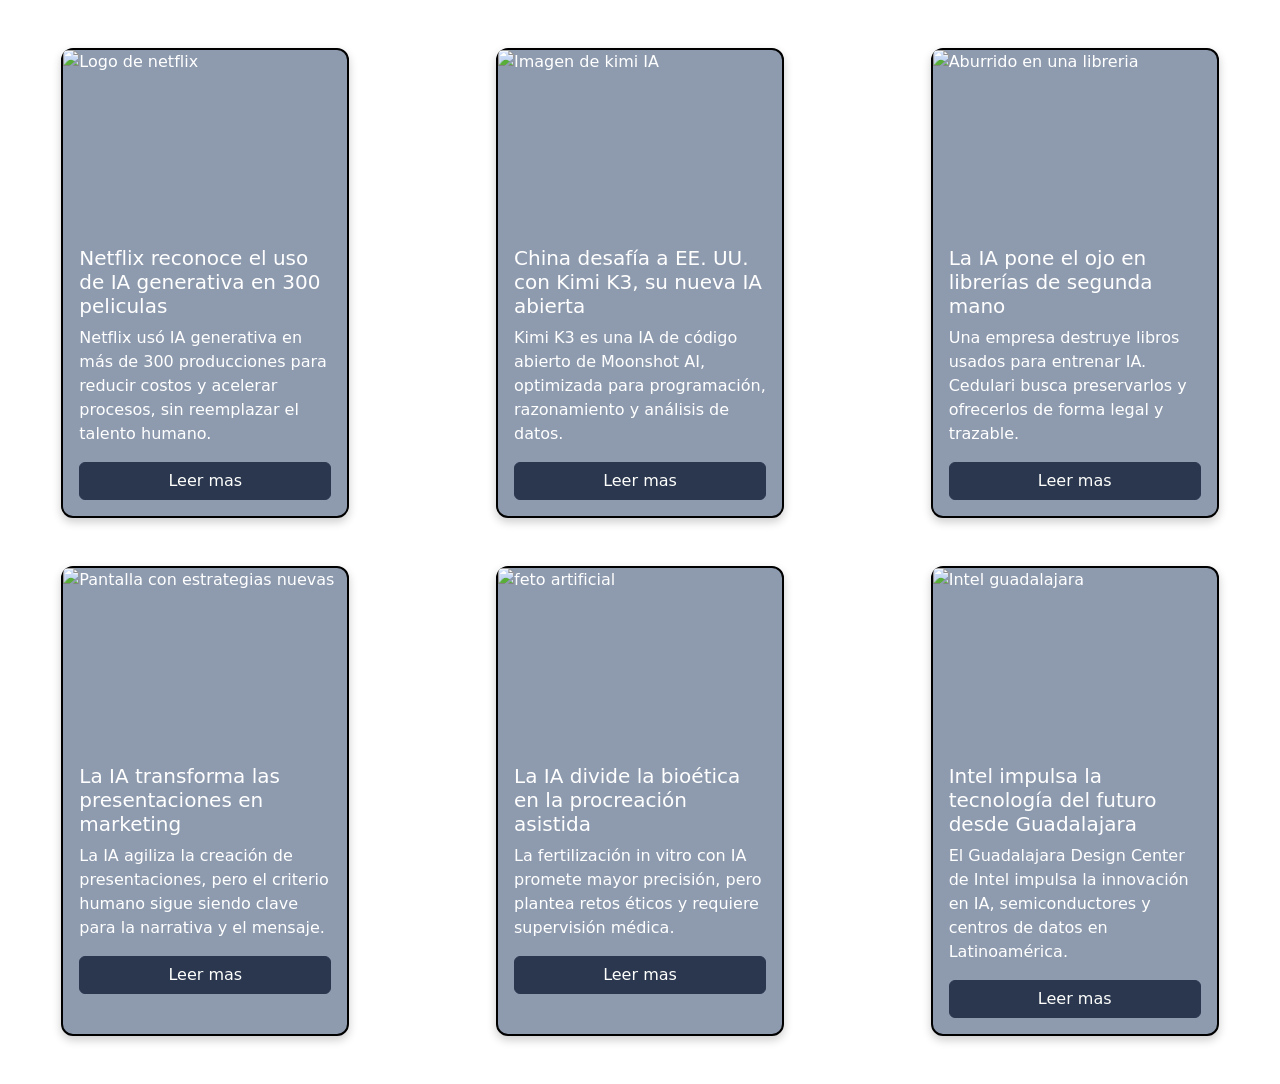
==== index.html @ c7a7b42f "Subiendo la primera version de los articulos" ====
<!DOCTYPE html>
<html lang="es">
<head>
    <meta charset="UTF-8">
    <meta name="viewport" content="width=device-width, initial-scale=1.0">
    <title>Inicio</title>
    <link href="https://cdn.jsdelivr.net/npm/bootstrap@5.3.8/dist/css/bootstrap.min.css" rel="stylesheet" integrity="sha384-sRIl4kxILFvY47J16cr9ZwB07vP4J8+LH7qKQnuqkuIAvNWLzeN8tE5YBujZqJLB" crossorigin="anonymous">
    <link rel="stylesheet" href="styles/style.css">
</head>
<body>
    
    <main>


        <section class="articulos my-5">
            <div class="row justify-content-center g-4">
                <div class="col d-flex justify-content-center">
                    <div class="card" style="width: 18rem;">
                        <img src="https://about.netflix.com/images/meta/netflix-symbol-black.png" class="card-img-top" alt="Logo de netflix">
                        <div class="card-body">
                            <h5 class="card-title">Netflix reconoce el uso de IA generativa en 300 peliculas</h5>
                            <p class="card-text">Netflix usó IA generativa en más de 300 producciones para reducir costos y acelerar procesos, sin reemplazar el talento humano.</p>
                            <a href="#" class="btn btn-primary w-100">Leer mas</a>
                        </div>
                    </div>
                </div>
                <div class="col d-flex justify-content-center">
                    <div class="card" style="width: 18rem;">
                        <img src="https://media.es.wired.com/photos/6a5a9e4d278a57342ad097cc/16:9/w_1600,c_limit/2097721586" class="card-img-top" alt="Imagen de kimi IA">
                        <div class="card-body">
                            <h5 class="card-title">China desafía a EE. UU. con Kimi K3, su nueva IA abierta</h5>
                            <p class="card-text">Kimi K3 es una IA de código abierto de Moonshot AI, optimizada para programación, razonamiento y análisis de datos.</p>
                            <a href="#" class="btn btn-primary w-100">Leer mas</a>
                        </div>
                    </div>
                </div>
                <div class="col d-flex justify-content-center">
                    <div class="card" style="width: 18rem;">
                        <img src="https://thumbs.dreamstime.com/b/estudiante-u-hombre-joven-aburrido-con-los-libros-en-biblioteca-53950510.jpg" class="card-img-top" alt="Aburrido en una libreria">
                        <div class="card-body">
                            <h5 class="card-title">La IA pone el ojo en librerías de segunda mano</h5>
                            <p class="card-text">Una empresa destruye libros usados para entrenar IA. Cedulari busca preservarlos y ofrecerlos de forma legal y trazable.</p>
                            <a href="#" class="btn btn-primary w-100">Leer mas</a>
                        </div>
                    </div>
                </div>
            </div>

            <div class="row g4 mt-5">
                  <div class="col d-flex justify-content-center">
                    <div class="card" style="width: 18rem;">
                        <img src="https://www.enter.co/wp-content/uploads/2026/07/PRESENTACIONESCONIA-768x432.jpg" class="card-img-top" alt="Pantalla con estrategias nuevas">
                        <div class="card-body">
                            <h5 class="card-title">La IA transforma las presentaciones en marketing</h5>
                            <p class="card-text">La IA agiliza la creación de presentaciones, pero el criterio humano sigue siendo clave para la narrativa y el mensaje.</p>
                            <a href="#" class="btn btn-primary w-100">Leer mas</a>
                        </div>
                    </div>
                </div>
                <div class="col d-flex justify-content-center">
                    <div class="card" style="width: 18rem;">
                        <img src="https://www.vaticannews.va/content/dam/vaticannews/multimedia/2019/04/07/25112014_140714_avort_1680x420.jpg/_jcr_content/renditions/cq5dam.thumbnail.cropped.750.422.jpeg" class="card-img-top" alt="feto artificial">
                        <div class="card-body">
                            <h5 class="card-title">La IA divide la bioética en la procreación asistida</h5>
                            <p class="card-text">La fertilización in vitro con IA promete mayor precisión, pero plantea retos éticos y requiere supervisión médica.</p>
                            <a href="#" class="btn btn-primary w-100">Leer mas</a>
                        </div>
                    </div>
                </div>
                <div class="col d-flex justify-content-center">
                    <div class="card" style="width: 18rem;">
                        <img src="https://media.es.wired.com/photos/6a5f952f08c104a03f2e7884/16:9/w_1600,c_limit/intelcorp.jpg" class="card-img-top" alt="Intel guadalajara">
                        <div class="card-body">
                            <h5 class="card-title">Intel impulsa la tecnología del futuro desde Guadalajara</h5>
                            <p class="card-text">El Guadalajara Design Center de Intel impulsa la innovación en IA, semiconductores y centros de datos en Latinoamérica.</p>
                            <a href="#" class="btn btn-primary w-100">Leer mas</a>
                        </div>
                    </div>
                </div>
            </div>
        </section>
    </main>
    <script src="https://cdn.jsdelivr.net/npm/bootstrap@5.3.8/dist/js/bootstrap.bundle.min.js" integrity="sha384-FKyoEForCGlyvwx9Hj09JcYn3nv7wiPVlz7YYwJrWVcXK/BmnVDxM+D2scQbITxI" crossorigin="anonymous"></script>
</body>
</html>
---- styles/style.css ----
:root {
--fuente: font-family: 'Nunito', sans-serif;
--background: #fefffc;
--background-cards : #8E9BAF;
--background-cards- : #8E9BAF;
--background-button:#2A374F;
--background-button-hover:#4192D9;
--letter-white:#fefffc;
--letter-black: black;
}

.card {
    background-color: var(--background-cards);
    height: 100%;
    border: solid 2px #000;
    color: white;
    box-shadow: 0 4px 10px rgba(0,0,0,.2);
    border-radius: 12px;
}

.card-img-top {
    width: 100%;
    height: 180px;
    object-fit: cover;
}

.btn-primary {
    background-color: var(--background-button);
    border-color: var(--background-button);
    color: var(--letter-white);
    
}

.btn-primary:hover {
    background-color: var(--background-button-hover);
    border-color: var(--background-button-hover);
    color: var(--letter-white);
}
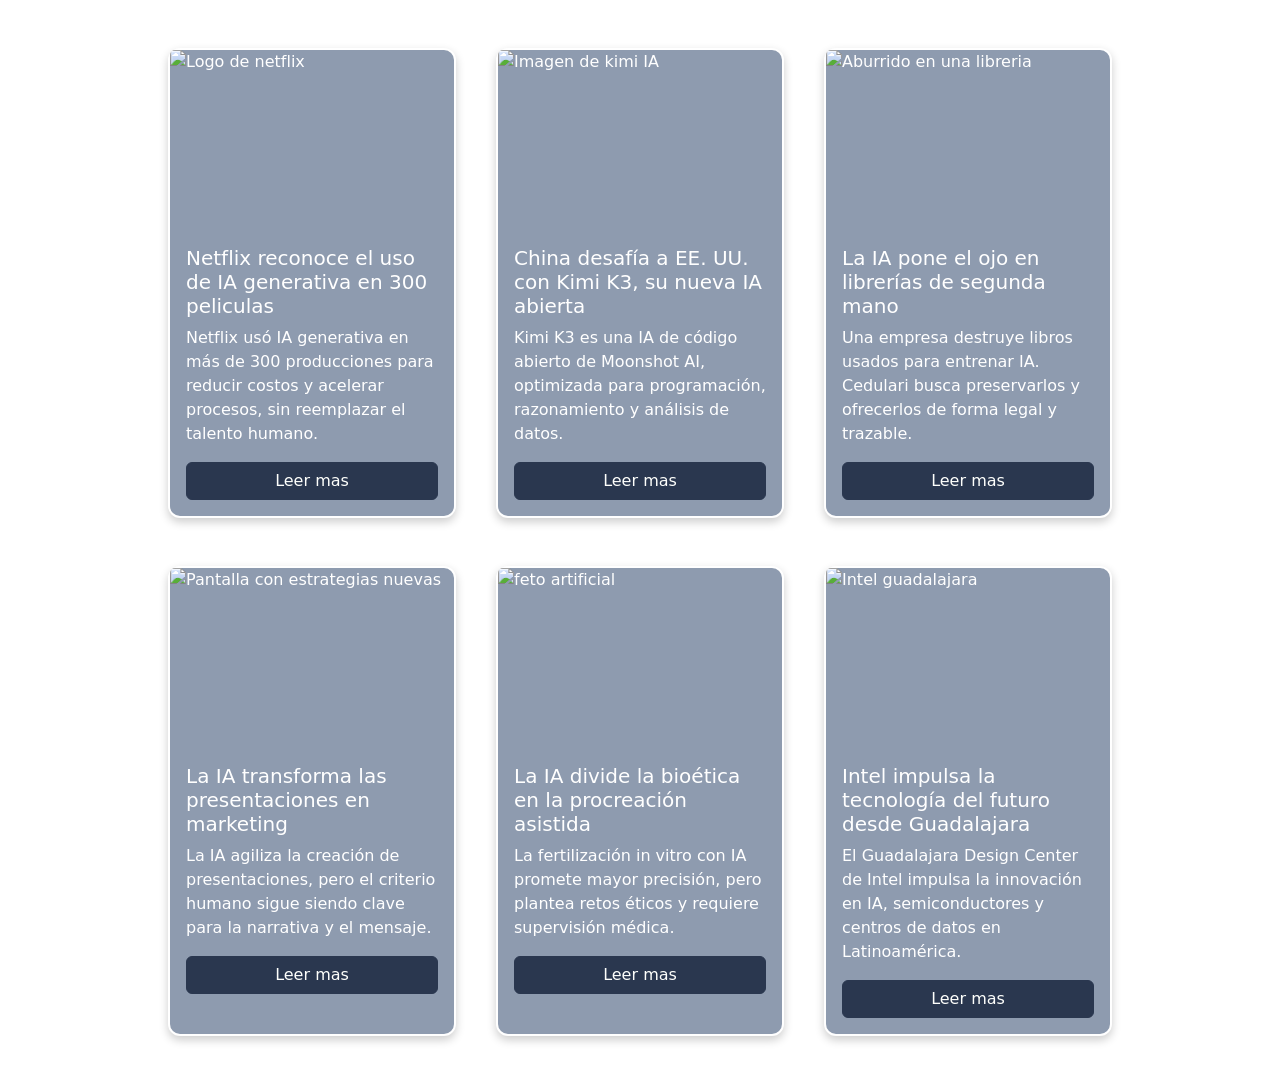
==== commit 9c61a0ea: "organizando problemas de responsive" ====
--- a/index.html
+++ b/index.html
@@ -12,7 +12,7 @@
     <main>
 
 
-        <section class="articulos my-5">
+        <section class="articulos my-5 col-9 mx-auto ">
             <div class="row justify-content-center g-4">
                 <div class="col d-flex justify-content-center">
                     <div class="card" style="width: 18rem;">
--- a/styles/style.css
+++ b/styles/style.css
@@ -12,7 +12,7 @@
 .card {
     background-color: var(--background-cards);
     height: 100%;
-    border: solid 2px #000;
+    border: solid 2px ;
     color: white;
     box-shadow: 0 4px 10px rgba(0,0,0,.2);
     border-radius: 12px;
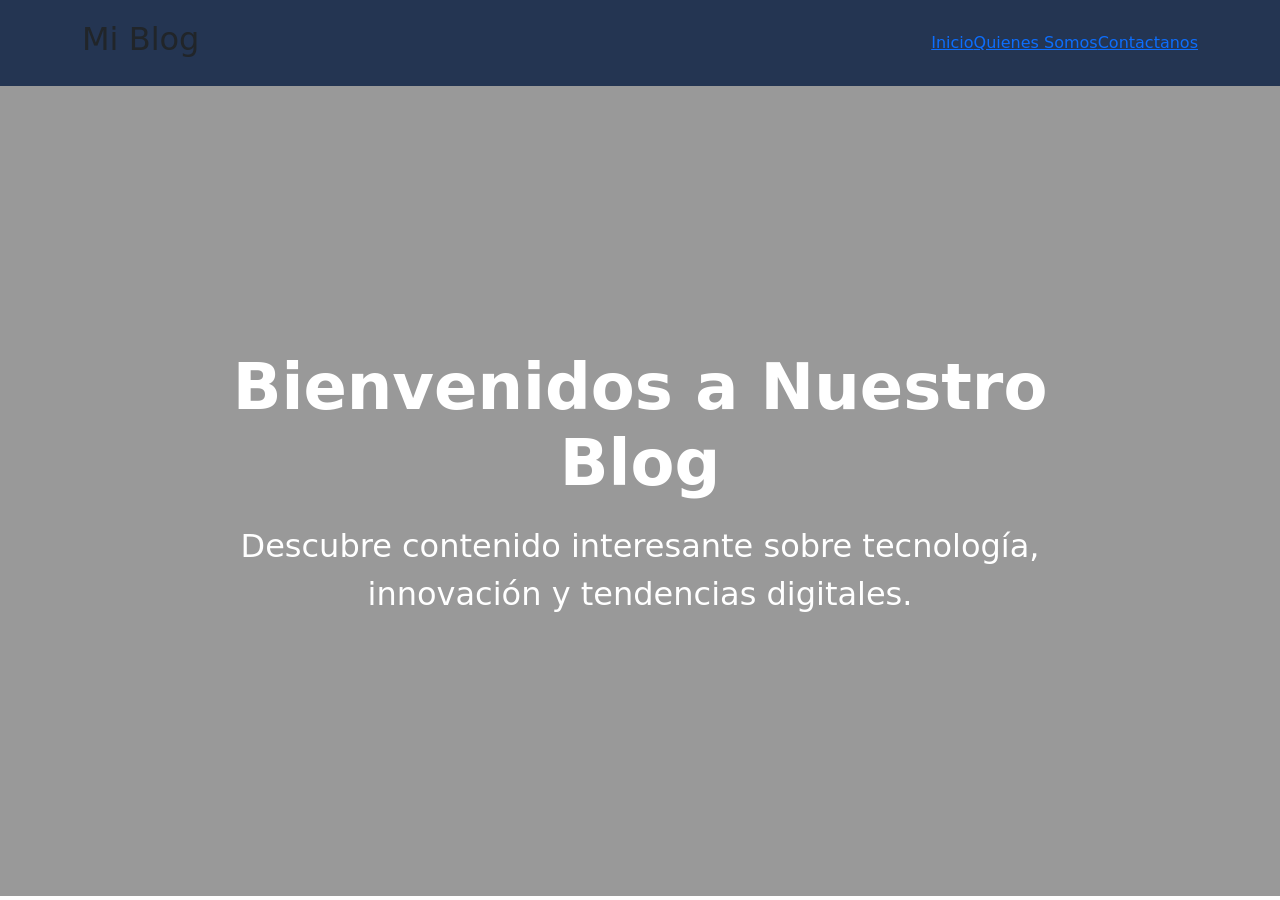
==== commit 0cc587ef: "nav y banner" ====
--- a/index.html
+++ b/index.html
@@ -3,83 +3,59 @@
 <head>
     <meta charset="UTF-8">
     <meta name="viewport" content="width=device-width, initial-scale=1.0">
-    <title>Inicio</title>
+    <title>Mi Blog</title>
+
+    <!-- Bootstrap 5 -->
     <link href="https://cdn.jsdelivr.net/npm/bootstrap@5.3.8/dist/css/bootstrap.min.css" rel="stylesheet" integrity="sha384-sRIl4kxILFvY47J16cr9ZwB07vP4J8+LH7qKQnuqkuIAvNWLzeN8tE5YBujZqJLB" crossorigin="anonymous">
-    <link rel="stylesheet" href="styles/style.css">
+
+    <!-- CSS Personalizado -->
+    <link rel="stylesheet" href="styles/banner.css">
 </head>
 <body>
-    
-    <main>
 
+    <!-- NAVBAR -->
+    <nav class="navbar navbar-expand-lg navbar-custom">
+        <div class="container">
 
-        <section class="articulos my-5 col-9 mx-auto ">
-            <div class="row justify-content-center g-4">
-                <div class="col d-flex justify-content-center">
-                    <div class="card" style="width: 18rem;">
-                        <img src="https://about.netflix.com/images/meta/netflix-symbol-black.png" class="card-img-top" alt="Logo de netflix">
-                        <div class="card-body">
-                            <h5 class="card-title">Netflix reconoce el uso de IA generativa en 300 peliculas</h5>
-                            <p class="card-text">Netflix usó IA generativa en más de 300 producciones para reducir costos y acelerar procesos, sin reemplazar el talento humano.</p>
-                            <a href="#" class="btn btn-primary w-100">Leer mas</a>
-                        </div>
-                    </div>
-                </div>
-                <div class="col d-flex justify-content-center">
-                    <div class="card" style="width: 18rem;">
-                        <img src="https://media.es.wired.com/photos/6a5a9e4d278a57342ad097cc/16:9/w_1600,c_limit/2097721586" class="card-img-top" alt="Imagen de kimi IA">
-                        <div class="card-body">
-                            <h5 class="card-title">China desafía a EE. UU. con Kimi K3, su nueva IA abierta</h5>
-                            <p class="card-text">Kimi K3 es una IA de código abierto de Moonshot AI, optimizada para programación, razonamiento y análisis de datos.</p>
-                            <a href="#" class="btn btn-primary w-100">Leer mas</a>
-                        </div>
-                    </div>
-                </div>
-                <div class="col d-flex justify-content-center">
-                    <div class="card" style="width: 18rem;">
-                        <img src="https://thumbs.dreamstime.com/b/estudiante-u-hombre-joven-aburrido-con-los-libros-en-biblioteca-53950510.jpg" class="card-img-top" alt="Aburrido en una libreria">
-                        <div class="card-body">
-                            <h5 class="card-title">La IA pone el ojo en librerías de segunda mano</h5>
-                            <p class="card-text">Una empresa destruye libros usados para entrenar IA. Cedulari busca preservarlos y ofrecerlos de forma legal y trazable.</p>
-                            <a href="#" class="btn btn-primary w-100">Leer mas</a>
-                        </div>
-                    </div>
-                </div>
+            <h2>Mi Blog</h2>
+
+            <button class="navbar-toggler" type="button"
+                data-bs-toggle="collapse"
+                data-bs-target="#menuNavbar">
+                <span class="navbar-toggler-icon"></span>
+            </button>
+
+            <div class="collapse navbar-collapse" id="menuNavbar">
+                <ul class="navbar-nav ms-auto">
+                    <li class="nav-item">
+                        <a href="index.html">Inicio</a>
+                    </li>
+                    <li class="nav-item">
+                        <a href="./quienesSomos.html">Quienes Somos</a>
+                    </li>
+                    <li class="nav-item">
+                        <a href="contacto.html">Contactanos</a>
+                    </li>
+                </ul>
             </div>
 
-            <div class="row g4 mt-5">
-                  <div class="col d-flex justify-content-center">
-                    <div class="card" style="width: 18rem;">
-                        <img src="https://www.enter.co/wp-content/uploads/2026/07/PRESENTACIONESCONIA-768x432.jpg" class="card-img-top" alt="Pantalla con estrategias nuevas">
-                        <div class="card-body">
-                            <h5 class="card-title">La IA transforma las presentaciones en marketing</h5>
-                            <p class="card-text">La IA agiliza la creación de presentaciones, pero el criterio humano sigue siendo clave para la narrativa y el mensaje.</p>
-                            <a href="#" class="btn btn-primary w-100">Leer mas</a>
-                        </div>
-                    </div>
-                </div>
-                <div class="col d-flex justify-content-center">
-                    <div class="card" style="width: 18rem;">
-                        <img src="https://www.vaticannews.va/content/dam/vaticannews/multimedia/2019/04/07/25112014_140714_avort_1680x420.jpg/_jcr_content/renditions/cq5dam.thumbnail.cropped.750.422.jpeg" class="card-img-top" alt="feto artificial">
-                        <div class="card-body">
-                            <h5 class="card-title">La IA divide la bioética en la procreación asistida</h5>
-                            <p class="card-text">La fertilización in vitro con IA promete mayor precisión, pero plantea retos éticos y requiere supervisión médica.</p>
-                            <a href="#" class="btn btn-primary w-100">Leer mas</a>
-                        </div>
-                    </div>
-                </div>
-                <div class="col d-flex justify-content-center">
-                    <div class="card" style="width: 18rem;">
-                        <img src="https://media.es.wired.com/photos/6a5f952f08c104a03f2e7884/16:9/w_1600,c_limit/intelcorp.jpg" class="card-img-top" alt="Intel guadalajara">
-                        <div class="card-body">
-                            <h5 class="card-title">Intel impulsa la tecnología del futuro desde Guadalajara</h5>
-                            <p class="card-text">El Guadalajara Design Center de Intel impulsa la innovación en IA, semiconductores y centros de datos en Latinoamérica.</p>
-                            <a href="#" class="btn btn-primary w-100">Leer mas</a>
-                        </div>
-                    </div>
-                </div>
-            </div>
-        </section>
-    </main>
+        </div>
+    </nav>
+
+    <!-- HERO -->
+    <section class="hero">
+        <div class="overlay"></div>
+
+        <div class="hero-content">
+            <h1>Bienvenidos a Nuestro Blog</h1>
+            <p>
+                Descubre contenido interesante sobre tecnología,
+                innovación y tendencias digitales.
+            </p>
+        </div>
+    </section>
+
     <script src="https://cdn.jsdelivr.net/npm/bootstrap@5.3.8/dist/js/bootstrap.bundle.min.js" integrity="sha384-FKyoEForCGlyvwx9Hj09JcYn3nv7wiPVlz7YYwJrWVcXK/BmnVDxM+D2scQbITxI" crossorigin="anonymous"></script>
+
 </body>
 </html>
--- a/styles/banner.css
+++ b/styles/banner.css
@@ -0,0 +1,89 @@
+/* RESET */
+*{
+    margin:0;
+    padding:0;
+    box-sizing:border-box;
+}
+
+/* NAVBAR */
+.navbar-custom{
+    background-color:#243552;
+    padding:20px 0;
+}
+
+.logo{
+    color:#fff !important;
+    font-size:2rem;
+    font-weight:700;
+}
+
+.menu-link{
+    color:#fff !important;
+    font-size:1.2rem;
+    font-weight:600;
+    margin-left:20px;
+    transition:0.3s;
+}
+
+.menu-link:hover{
+    color:#d4d4d4 !important;
+}
+
+/* HERO SECTION */
+.hero{
+    position:relative;
+    height:90vh;
+    background-image:url('https://images.unsplash.com/photo-1515879218367-8466d910aaa4');
+    background-size:cover;
+    background-position:center;
+    display:flex;
+    align-items:center;
+    justify-content:center;
+    text-align:center;
+}
+
+.overlay{
+    position:absolute;
+    top:0;
+    left:0;
+    width:100%;
+    height:100%;
+    background:rgba(0,0,0,.40);
+}
+
+.hero-content{
+    position:relative;
+    z-index:2;
+    color:white;
+    max-width:900px;
+    padding:20px;
+}
+
+.hero-content h1{
+    font-size:4rem;
+    font-weight:700;
+    margin-bottom:20px;
+}
+
+.hero-content p{
+    font-size:2rem;
+    font-weight:300;
+}
+
+
+/* RESPONSIVE */
+@media(max-width:768px){
+
+    .hero-content h1{
+        font-size:2.5rem;
+    }
+
+    .hero-content p{
+        font-size:1.2rem;
+    }
+
+    .menu-link{
+        margin-left:0;
+        padding:10px 0;
+    }
+}
